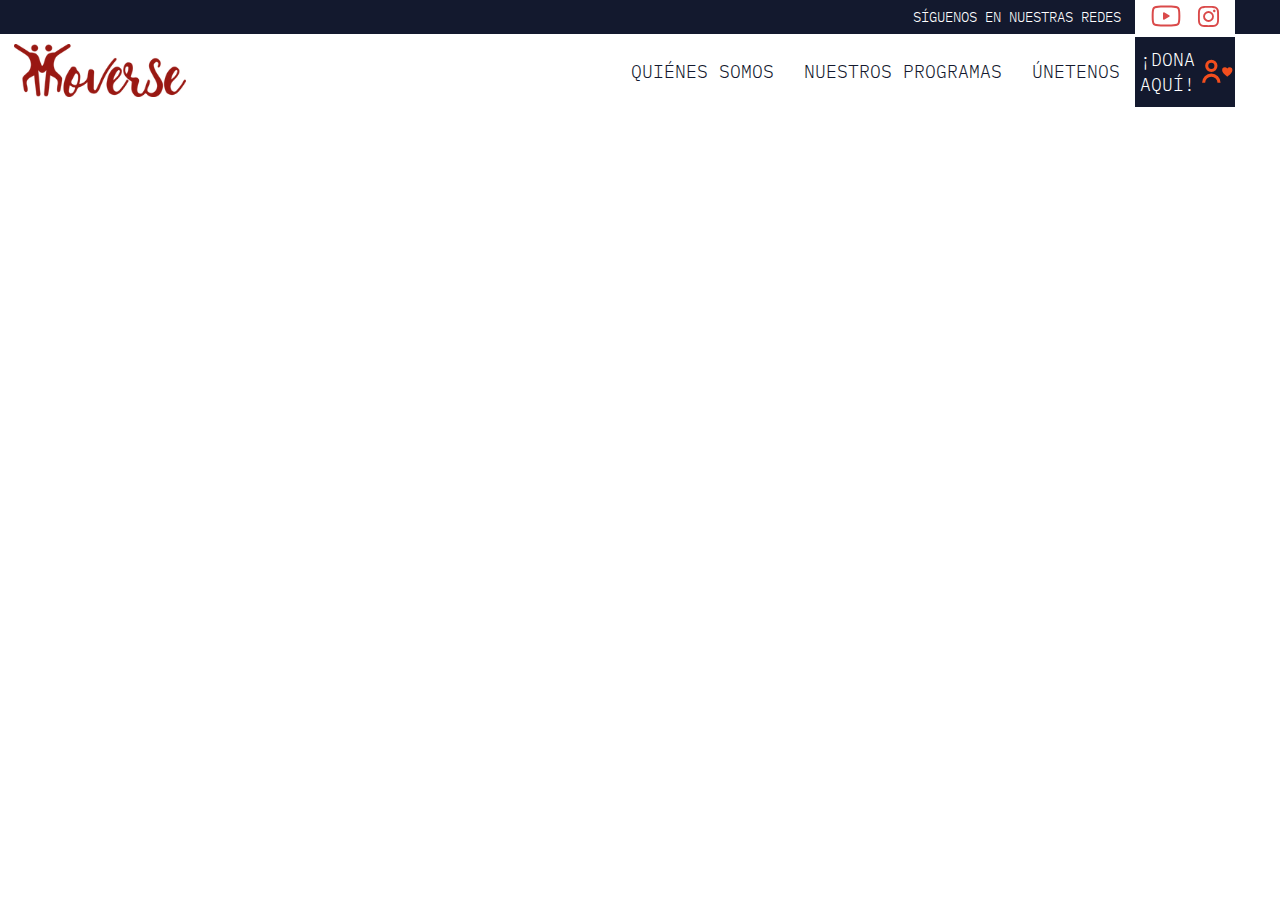
==== index.html @ a36ee4e1 "responsive header" ====
<!DOCTYPE html>
<html lang="en">
<head>
    <meta charset="UTF-8">
    <meta http-equiv="X-UA-Compatible" content="IE=edge">
    <meta name="viewport" content="width=device-width, initial-scale=1.0">
    <link rel="shortcut icon" href="/static/images/favicon.ico" type="image/x-icon">
    <link rel="stylesheet" href="./static/css/reset.css">
    <link rel="stylesheet" href="./static/css/index.css">
    <title>Fundación Moverse</title>
</head>
<body>
    <header>
        <div class="header-wrapper">
            <div class="social-media-container">
                <div class="social-media">
                    <p>SÍGUENOS EN NUESTRAS REDES</p>
                    <div class="icons-container">
                        <a href="https://www.youtube.com/channel/UCxIaJnTwijYXkeeZJoB4RHA" target="_blank">
                            <img src="./static/images/youtube.svg" id="youtube-logo" alt="youtube-logo">
                        </a>
                        <a href="https://www.instagram.com/moversefoundation" target="_blank">
                            <img src="./static/images/instagram-fill.svg" id="instagram-logo" alt="instagram-logo">
                        </a>
                    </div>
                </div>
            </div>

            <input type="checkbox" id="btn-menu">
            <label for="btn-menu"><span><img src="./static/images/menu.png" alt="menu" width="30px"></span></label>
            <nav class="menu">
                <figure>
                    <a href="./index.html">
                        <img src="./static/images/logo.png" alt="logo" id="logo">
                    </a>
                </figure>
                <ul class="menu-list">
                    <li><a href="./html/whoweare.html">QUIÉNES SOMOS</a></li>
                    <li><a href="./html/ourprograms.html">NUESTROS PROGRAMAS</a></li>
                    <li><a href="./html/joinus.html">ÚNETENOS</a></li>
                    <li>
                        <a href="./html/donate.html">
                            <div class="donate-here">
                                <p>¡DONA<br>AQUÍ!</p>
                                <img src="./static/images/user-heart.svg" alt="">
                            </div>
                        </a>
                    </li>
                </ul>
            </nav>
        </div>
    </header>

    <!-- <section class="hero-section">
        <div class="u-wrapper hero-wrapper">
            <h1>JUNTOS<br>NOS<br>MOVEMOS</h1>
            <a href="/">más<span style="color: #FF0900; margin-left:6px;">></span></a>
        </div>
    </section>

    <section class="pilares-section">
        <div class="u-wrapper pilares-wrapper">
            <figure>
                <img src="./static/images/logo.png" alt="logo">
                <img src="./static/images/vector.svg" alt="vector">
            </figure>
            <div class="pilares-container">
                <p id="pilares-title">NUESTROS PILARES</p>
                <div class="pilares-content">
                    <div class="pilar-item">
                        <img src="./static/images/worldwide-location.svg" alt="icon" class="pilar-icon">
                        <p class="pilar-subtitle">alianzas sin <br>fronteras</p>
                        <p class="pilar-description">Articular esfuerzos con organizaciones o instituciones de distintos países en beneficio del desarrollo personal y profesional de nuestros jóvenes, a través de las diferentes experiencias y buenas prácticas</p>
                    </div>

                    <div class="pilar-item">
                        <img src="./static/images/volume-up-fill.svg" alt="icon" class="pilar-icon">
                        <p class="pilar-subtitle">jóvenes a <br>bordo</p>
                        <p class="pilar-description">Impulsar a más jóvenes a tomar acción a través del emprendimiento, liderazgo e innovación para el crecimiento de sus comunidades, y su sostenibilidad. </p>
                    </div>

                    <div class="pilar-item">
                        <img src="./static/images/round-smartphone.svg" alt="icon" class="pilar-icon">
                        <p class="pilar-subtitle">tecnología <br>inclusiva</p>
                        <p class="pilar-description">Conectar a comunidades vulnerables a través de herramientas y espacios tecnológicos , que permitan reducir las brechas digitales.</p>
                    </div>

                    <div class="pilar-item">
                        <img src="./static/images/equal-circle-24-filled.svg" alt="icon" class="pilar-icon">
                        <p class="pilar-subtitle">igualdad y <br>progreso social</p>
                        <p class="pilar-description">Promover valores, derribar estereotipos, formar a mujeres jóvenes y potenciar su liderazgo, a través de diferentes herramientas entre ellas la lectura.</p>
                    </div>
                </div>
            </div>
            <p class="pilares-section-description">Somos una organización sin fines de lucro, dedicada a fortalecer, promover, compartir y multiplicar buenas ideas e iniciativas desarrolladas por jóvenes alrededor del mundo, para lograr un impacto social positivo y colaborar con la transformación de la sociedad hacia el bienestar y el desarrollo equitativo.</p>
        </div>
    </section>

    <section class="bepart-section ">
        <div class="u-wrapper bepart-wrapper">
            <div class="bepart-image-container">
                <img src="./static/images/pag1/be-part-img.jpg" alt="be-part img">
            </div>
            <div class="bepart-content">
                <h1>SÉ PARTE DE <br><span style="color: #EB4D4B;">MOVERSE</span></h1>
                <img src="./static/images/isotipo.svg" alt="isotipo">
                <div class="bepart-content-hand-heart">
                    <img src="./static/images/hand-heart.svg" alt="hand-heart-img">
                    <img src="./static/images/gift-card-money-20-filled.svg" alt="gift-card-img">
                </div>
                <a href="/">Leer ></a>
            </div>
        </div>
    </section>

    <section class="wedo-section ">
        <div class="u-wrapper wedo-wrapper">
            <div class="wedo-image-container">
                <img src="./static/images/pag1/wedo-img.jpg" alt="wedo-img">
            </div>
            <div class="wedo-content">
                <h1>LO QUE HACEMOS</h1>
                <img src="./static/images/isotipo.svg" alt="isotipo">

                <ul>
                    <li>
                        <div class="wedo-content-items">
                            <img src="./static/images/glowing-star.svg" alt="hand-heart-img">
                            <p>ACTION BEYOND BORDERS</p>
                        </div>
                    </li>
                    <li>
                        <div class="wedo-content-items">
                            <img src="./static/images/voiceprint-line.svg" alt="hand-heart-img">
                            <p>SIN LÍMITES</p>
                        </div>
                    </li>
                    <li>
                        <div class="wedo-content-items">
                            <img src="./static/images/fatherchristmas.svg" alt="hand-heart-img">
                            <p>UNA NAVIDAD JUNTO A TI</p>
                        </div>
                    </li>
                </ul>
                <a href="/">Leer ></a>
            </div>
        </div>
    </section>

    <footer>
        <div class="u-wrapper footer-wrapper">
            <figure>
                <img src="./static/images/logo.png" alt="logo">
            </figure>
        </div>
    </footer> -->
</body>
</html>
---- static/css/index.css ----
@import url('https://fonts.googleapis.com/css2?family=IBM+Plex+Mono:wght@500&display=swap');

* {
    -webkit-font-smoothing: antialiased;
}
img {
    width: unset;
}
body {
    background-color: white;
    font-family: 'IBM Plex Mono', monospace;
}

.u-wrapper {
    max-width: 1440px;
    box-sizing: border-box;
    margin: 0 auto!important;
    padding: 0 1em;
    position: relative;
}

section {
    margin: auto;
}





/* HEADER */

.header-wrapper {
    max-width: 100%;
    display: flex;
    flex-direction: column;
    align-items: center;
}




.social-media-container {
    background-color: #13192E;
    display: flex;
    flex-direction: column;
    align-items: center;
}

.social-media {
    max-width: 1440px;
    display: grid;
    grid-template-columns: auto 100px 45px;
    align-items: center;
    background-color: #13192E;
    color: white;
}
.social-media p {
    font-size: 14px;
    text-align: right;
    margin-right: 14px;
}
.icons-container {
    background-color: white;
    display: flex;
    align-items: center;
    justify-content: space-evenly;
}

.social-media img {
    width: auto;
}
#youtube-logo {
    height: 32px;
}
#instagram-logo {
    height: 23px;
}



#btn-menu {
    display: none;
}
header label {
    display: none;
    position: absolute;
    top: 56px;
    right: 12px;
    cursor: pointer;
}
header label img {
    width: 30px;
}


nav {
    max-width: 1440px;
    display: grid;
    grid-template-columns: 200px 1fr 45px;
}
nav figure {
    display: flex;
    align-items: center;
    justify-content: center;
    margin: 10px 0
}

#logo {
    height: 53px;
    width: auto;
}

nav ul {
    display: flex;
    justify-content: flex-end;
    align-items: center;
}
nav ul li:last-child {
    width: 100px;
    background-color: #13192E;
    padding: 10px 0;
}
nav ul li {
    padding: 10px 15px;
}

nav ul li a {
    color: #13192E;
    font-size: 18px;
}

.donate-here {
    display: grid;
    grid-template-columns: 64% 36%;
    color: white;
    text-align: center;
    align-items: center;
}
.donate-here p {
    line-height: 25px;
}
.donate-here img {
    width: 37px;
}
/* HEADER END*/





/* HERO */
.hero-section {
    padding: 0;
}
.hero-wrapper {
    background: linear-gradient(0deg, rgba(0, 0, 0, 0.46), rgba(0, 0, 0, 0.46)), url("../images/pag1/main-hero-img.webp");
    background-position: center;
    background-repeat: no-repeat;
    background-size: cover;
    height: 100vh;

    display: flex;
    /* align-items: center;
    justify-content: center; */

}
.hero-wrapper h1 {
    color: white;
    font-weight: 700;
    font-size: 90px;
    text-align: left;
    position: absolute;
    top: 200px;
    left: 33px;
    line-height: 99px;
}
.hero-wrapper a {
    color: black;
    text-transform: uppercase;
    padding: 10px 16px;
    border-radius: 39px;
    background: white;
    position: absolute;
    top: 500px;
    left: 33px;
}

/* HERO END */







/* PILARES */
.pilares-section {
    padding: 0;
    margin-bottom: 4rem;
}
.pilares-wrapper {
    display: grid;
    align-items: center;
    padding: 0 90px;
}
.pilares-wrapper figure {
    margin-top: 210px;
    margin-bottom: 7rem;
    display: flex;
    flex-direction: column;
    align-items: center;
}
.pilares-wrapper figure img:last-child {
    width: 13px;
    margin-top: 25px;
}
.pilares-container {
    background-color: #0E1820;
    display: grid;
    place-content: center;
    padding-bottom: 3rem;
    box-shadow: 8px 9px 11px 6px rgb(0 0 0 / 25%);
}
#pilares-title {
    margin: 30px auto;
    font-style: normal;
    font-weight: 700;
    font-size: 50px;
    line-height: 65px;
    text-align: center;
    text-transform: uppercase;
    color: #EB4D4B;
}

.pilares-content {
    display: grid;
    grid-gap: 22px;
    grid-template-columns: repeat(auto-fill,280px);
    /* grid-template-rows: repeat(auto-fill,276px); */
    max-width: 1189px;
    align-items: center;
}
.pilares-content img {
    width: 46px;
}
.pilar-item {
    display: grid;
    place-items: center;
    color: white;
}
.pilar-item:nth-child(2) img {
    transform: rotate(-45deg);
}

.pilar-subtitle {
    font-size: 18px;
    font-weight: 700;
    line-height: 23px;
    letter-spacing: 0.14em;
    text-align: center;
    text-transform: uppercase;
    margin: 2rem auto;
}
.pilar-description {
    font-style: normal;
    font-weight: 500;
    font-size: 16px;
    line-height: 21px;
    text-align: justify;
    text-transform: uppercase;
    color: #FFFFFF;
}

.pilares-section-description {
    position: absolute;
    left: 298px;
    top: -146px;
    
    display: flex;
    align-items: center;
    background: #FFFDFD;
    box-shadow: 8px 9px 11px 6px rgba(0, 0, 0, 0.25);
    font-size: 24px;
    max-width: 904px;
    height: 260px;
    font-weight: 500;
    color: #13192E;
    /* max-height: 263px; */
    line-height: 31px;
    text-align: justify;
    padding: 15px;
    text-transform: uppercase;
    letter-spacing: 0.14em;
}

/* PILARES END */













/* BEPART */
.bepart-section {
    margin-bottom: 4rem;
}
.bepart-wrapper {
    display: grid;
    gap: 10px;
    padding: 0 88px;
    grid-template-columns: repeat(auto-fill, 611px);
    /* grid-template-rows: repeat(auto-fill, 315px); */
}

.bepart-image-container {
    width: 100%;
}
.bepart-image-container img {
    max-width: 592px;
    height: auto;
    object-fit: cover;
    box-shadow: 8px 9px 11px 6px rgba(0, 0, 0, 0.25);
}

.bepart-content {
    box-shadow: 8px 9px 11px 6px rgba(0, 0, 0, 0.25);
    background: rgba(236, 240, 241, 0.89);
    display: flex;
    flex-direction: column;
    justify-content: space-evenly;
    align-items: center;
    padding: 20px 0;
}
.bepart-content h1 {
    font-style: normal;
    font-weight: 700;
    font-size: 50px;
    line-height: 65px;
    text-align: center;
    text-transform: uppercase;
}

.bepart-content img {
    display: block;
    width: 90px;
    height: auto;
}


.bepart-content-hand-heart {
    display: flex;
    justify-content: space-around;
}

.bepart-content-hand-heart img {
    width: 93px;
}
.bepart-content-hand-heart img:first-child {
    background: #F6E58D;
    border-radius: 50%;
    padding: 25px;
}
.bepart-content-hand-heart img:nth-child(2) {
    background: #C7ECEE;
    border-radius: 50%;
    padding: 25px;
}

.bepart-content a {
    display: block;
    text-align: center;
    background: #DD6C6C;
    border-radius: 25px;
    padding: 10px 0px;
    width: 90px;
    text-transform: uppercase;
    color: white;
}
/* BEPART END */













/* WEDO */
.wedo-section {
    margin-bottom: 4rem;
}
.wedo-wrapper {
    display: grid;
    gap: 10px;
    padding: 0 88px;
    grid-template-columns: repeat(auto-fill, 611px);
    /* grid-template-rows: repeat(auto-fill, 315px); */
}

.wedo-image-container {
    width: 100%;
}
.wedo-image-container img {
    max-width: 592px;
    height: auto;
    object-fit: cover;
    box-shadow: 8px 9px 11px 6px rgba(0, 0, 0, 0.25);
}

.wedo-content {
    box-shadow: 8px 9px 11px 6px rgba(0, 0, 0, 0.25);
    background-color: #636E72;
    display: flex;
    flex-direction: column;
    justify-content: space-evenly;
    align-items: center;
    padding: 20px 0;
    color: white;
}
.wedo-content h1 {
    font-style: normal;
    font-weight: 700;
    font-size: 50px;
    line-height: 65px;
    text-align: center;
    text-transform: uppercase;
}

.wedo-content img {
    display: block;
    width: 90px;
    height: auto;
    margin-right: 10px;
}


.wedo-content-items {
    display: flex;
    align-items: center;
}

.wedo-content-items img {
    width: 35px;
}

.wedo-content ul li {
    padding-bottom: 20px;
}

.wedo-content a {
    display: block;
    text-align: center;
    background: #DD6C6C;
    border-radius: 25px;
    padding: 10px 0px;
    width: 90px;
    text-transform: uppercase;
    color: white;
}
/* WEDO END */


















/* FOOTER */
footer {
    background-color: #0E1820;
    min-height: 70px;
}

.footer-wrapper {
    padding: 10px;
    padding-bottom: 0;
}
footer figure {
    margin: 7px;
}
/* FOOTER END */





@media (max-width:860px){
    /* HEADER */
    .social-media {
        grid-template-columns: auto 81px 22px;
    }
    .social-media p {
        font-size: 10px;
    }

    header label {
        display: block;
    }

    .menu ul {
        position: absolute;
        margin: 52px -100%;
        background-color: #a50101;
        width: 100%;
        z-index: 1;
        top: 0px;
        display: flex;
        flex-direction: column;
        text-align: left;
    }

    #btn-menu:checked ~ .menu ul {
        margin: 109px 0;
    }

    nav ul li {
        width: 100%;
        text-align: center;
    }
    nav ul li:hover {
        background-color: #b05a5a;
    }
    nav ul li a {
        font-size: 14px;
        color: #fff;
    }

    .donate-here {
        display: flex;
        justify-content: center;
    }
    .donate-here p {
        line-height: 16px;
        margin-right: 8px;
    }
    nav ul li:last-child {
        width: 100%;
        background-color: #13192E;
        padding: 6px 0;
    }
    /* HEADER END */







    /* HERO */
    /* HERO END */







    /* PILARES */
    /* PILARES END */







    /* BEPART */
    /* BEPART END */







    /* WEDO */
    /* WEDO END */







    /* FOOTER */
    /* FOOTER END */
}
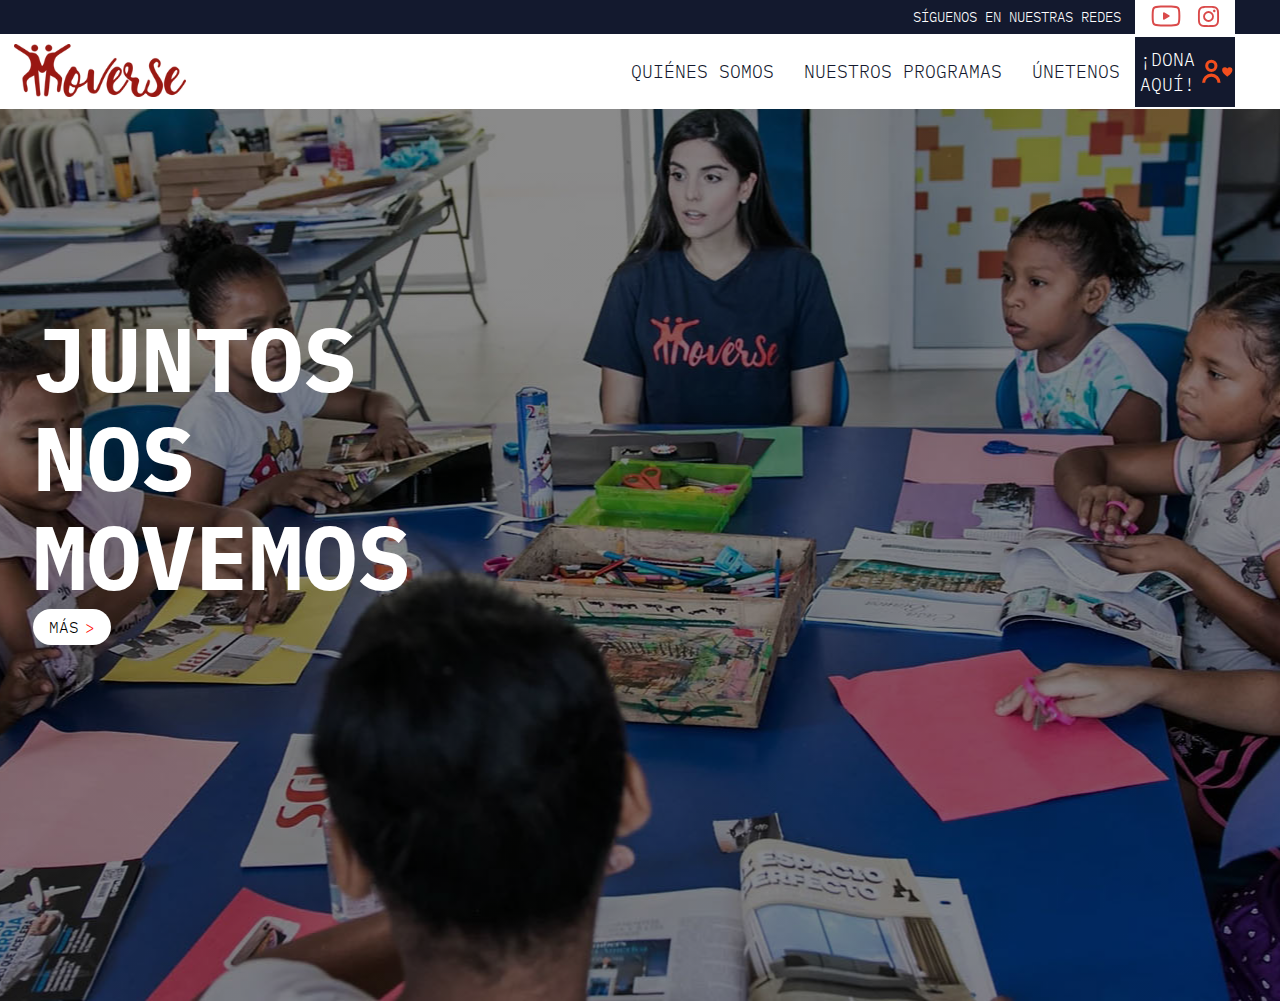
==== commit 4cc7785b: "hero responsive in index" ====
--- a/index.html
+++ b/index.html
@@ -27,7 +27,7 @@
             </div>
 
             <input type="checkbox" id="btn-menu">
-            <label for="btn-menu"><span><img src="./static/images/menu.png" alt="menu" width="30px"></span></label>
+            <label for="btn-menu"><span><img src="./static/images/menu.png" alt="menu"></span></label>
             <nav class="menu">
                 <figure>
                     <a href="./index.html">
@@ -51,14 +51,14 @@
         </div>
     </header>
 
-    <!-- <section class="hero-section">
+    <section class="hero-section">
         <div class="u-wrapper hero-wrapper">
             <h1>JUNTOS<br>NOS<br>MOVEMOS</h1>
             <a href="/">más<span style="color: #FF0900; margin-left:6px;">></span></a>
         </div>
     </section>
 
-    <section class="pilares-section">
+    <!-- <section class="pilares-section">
         <div class="u-wrapper pilares-wrapper">
             <figure>
                 <img src="./static/images/logo.png" alt="logo">
--- a/static/css/index.css
+++ b/static/css/index.css
@@ -153,11 +153,12 @@
     padding: 0;
 }
 .hero-wrapper {
-    background: linear-gradient(0deg, rgba(0, 0, 0, 0.46), rgba(0, 0, 0, 0.46)), url("../images/pag1/main-hero-img.webp");
+    background: linear-gradient(0deg, rgba(0, 0, 0, 0.46), rgba(0, 0, 0, 0.46)), url("../images/pag1/main-hero-img.jpg");
     background-position: center;
     background-repeat: no-repeat;
     background-size: cover;
     height: 100vh;
+    max-height: 892px;
 
     display: flex;
     /* align-items: center;
@@ -570,6 +571,30 @@
 
 
     /* HERO */
+    .hero-wrapper {
+        display: grid;
+        align-content: flex-start;
+        height: 390px;
+        padding-top: 4rem;
+    }
+    .hero-wrapper h1 {
+        position: relative;
+        font-size: 50px;
+        line-height: 60px;
+        text-align: center;
+        left: unset;
+        top: unset;
+    }
+    .hero-wrapper a {
+        position: relative;
+        display: block;
+        margin: auto;
+        left: unset;
+        top: unset;
+        text-align: center;
+        padding: 10px;
+        width: 120px;
+    }
     /* HERO END */
 
 
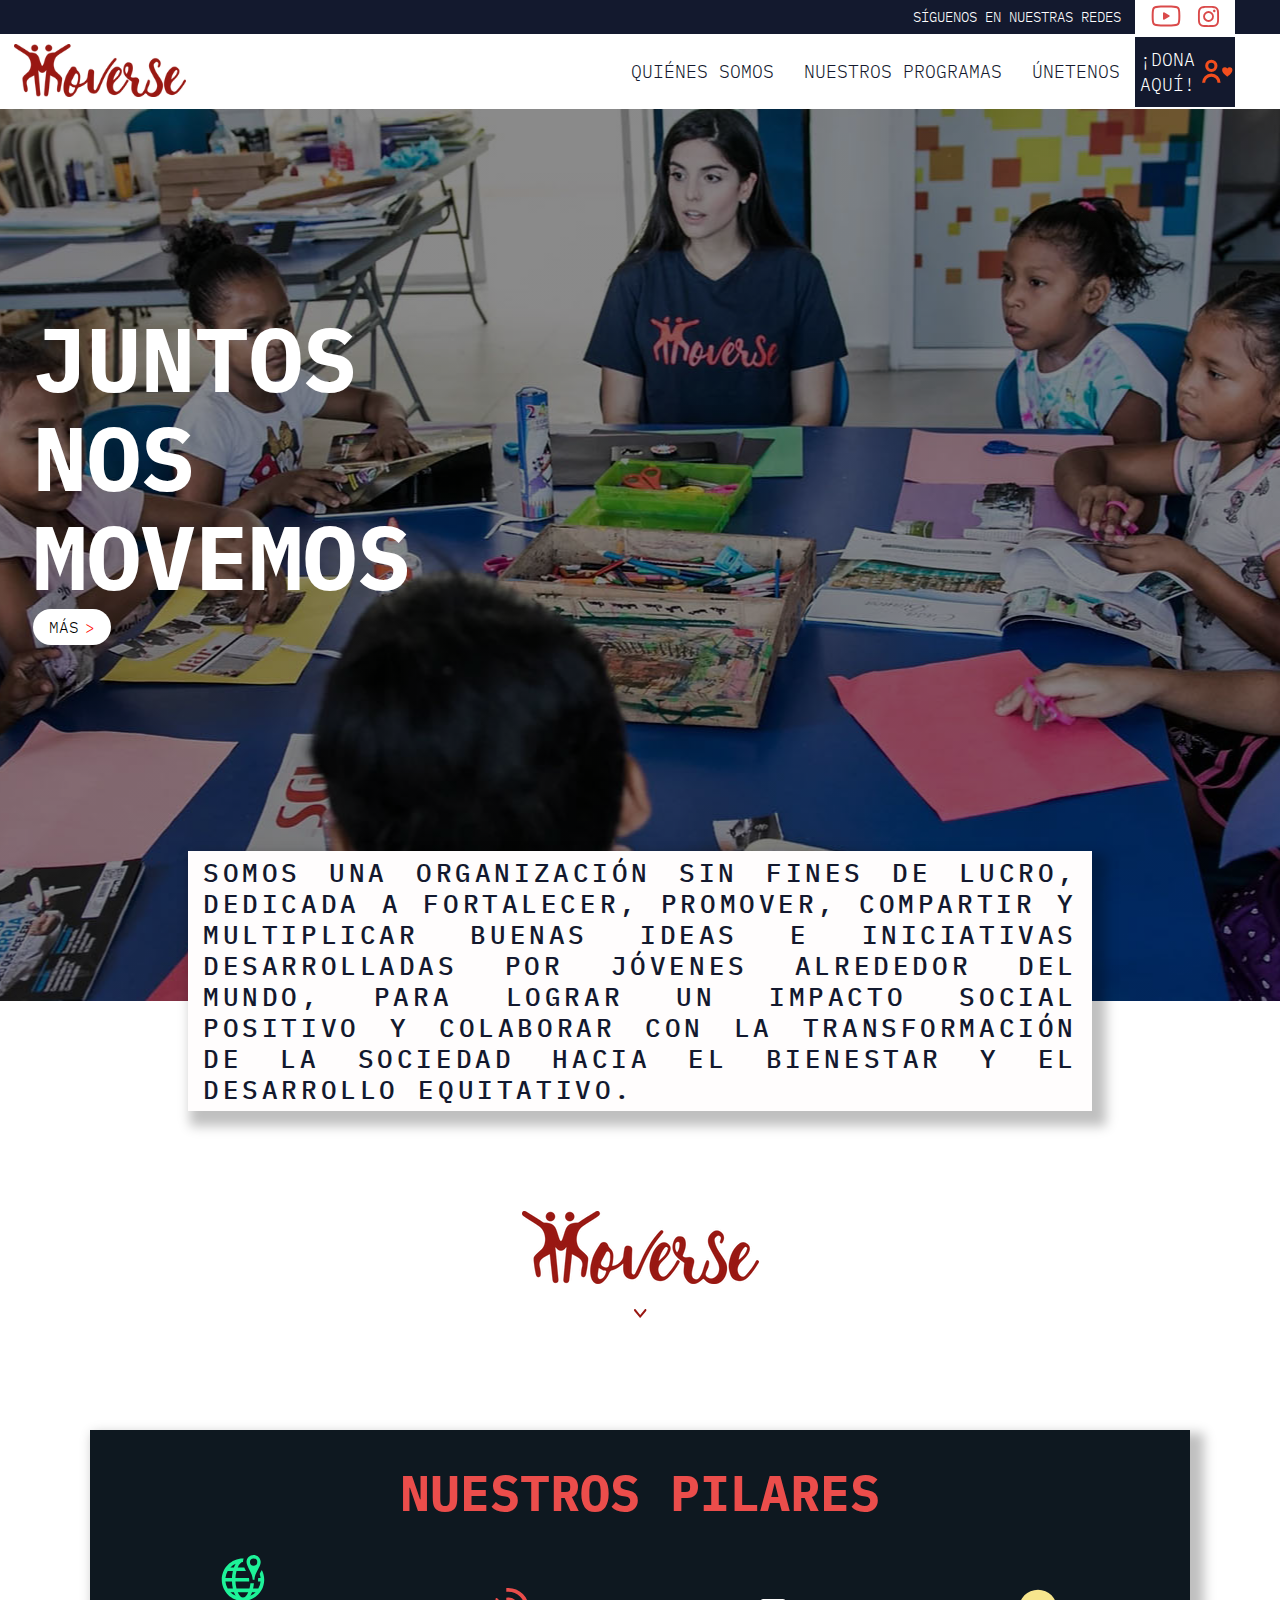
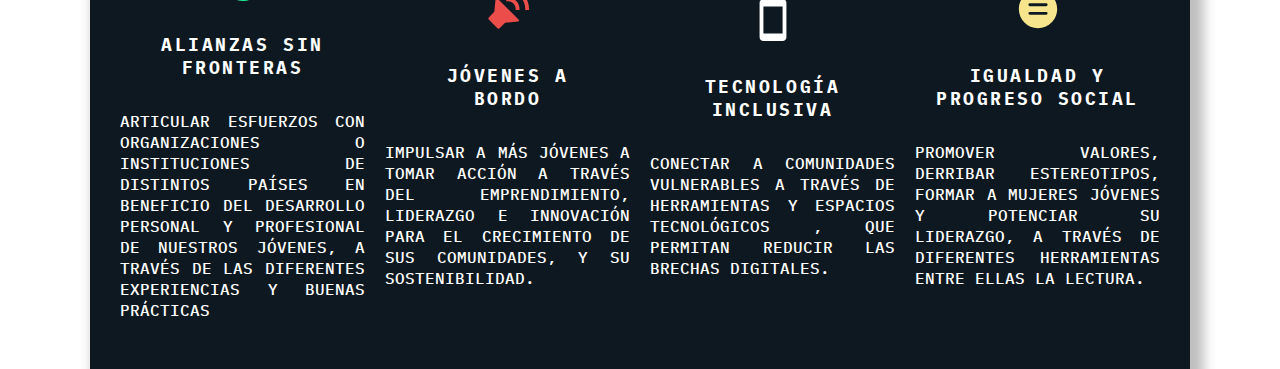
==== commit 13bbf2e2: "pilares responsive in index" ====
--- a/index.html
+++ b/index.html
@@ -58,7 +58,7 @@
         </div>
     </section>
 
-    <!-- <section class="pilares-section">
+    <section class="pilares-section">
         <div class="u-wrapper pilares-wrapper">
             <figure>
                 <img src="./static/images/logo.png" alt="logo">
@@ -96,7 +96,7 @@
         </div>
     </section>
 
-    <section class="bepart-section ">
+    <!-- <section class="bepart-section ">
         <div class="u-wrapper bepart-wrapper">
             <div class="bepart-image-container">
                 <img src="./static/images/pag1/be-part-img.jpg" alt="be-part img">
--- a/static/css/index.css
+++ b/static/css/index.css
@@ -234,12 +234,14 @@
 }
 
 .pilares-content {
-    display: grid;
-    grid-gap: 22px;
-    grid-template-columns: repeat(auto-fill,280px);
-    /* grid-template-rows: repeat(auto-fill,276px); */
+    display: flex;
+    flex-direction: row;
+    /* display: grid; */
+    grid-gap: 20px;
+    /* grid-template-columns: repeat(auto-fill,280px); */
     max-width: 1189px;
     align-items: center;
+    padding: 0 30px;
 }
 .pilares-content img {
     width: 46px;
@@ -274,14 +276,16 @@
 
 .pilares-section-description {
     position: absolute;
-    left: 298px;
-    top: -146px;
+    top: -150px;
+    left: 0;
+    right: 0;
+    margin: 0 auto;
     
     display: flex;
     align-items: center;
     background: #FFFDFD;
     box-shadow: 8px 9px 11px 6px rgba(0, 0, 0, 0.25);
-    font-size: 24px;
+    font-size: 1.6em;
     max-width: 904px;
     height: 260px;
     font-weight: 500;
@@ -406,8 +410,7 @@
     display: grid;
     gap: 10px;
     padding: 0 88px;
-    grid-template-columns: repeat(auto-fill, 611px);
-    /* grid-template-rows: repeat(auto-fill, 315px); */
+    /* grid-template-columns: repeat(auto-fill, 611px); */
 }
 
 .wedo-image-container {
@@ -603,7 +606,46 @@
 
 
 
+
+
     /* PILARES */
+    .pilares-wrapper {
+        display: grid;
+        padding: 0 20px;
+    }
+
+    #pilares-title {
+        font-size: 30px;
+    }
+
+    .pilares-content {
+        display: block;
+    }
+
+    .pilar-item {
+        margin-bottom: 4rem;
+    }
+
+    .pilar-subtitle {
+        margin: 1rem auto;
+    }
+    .pilar-description {
+        font-size: 14px;
+        line-height: 16px;
+    }
+
+    .pilares-wrapper figure {
+        margin: 265px 0 30px 0;
+    }
+
+    .pilares-section-description {
+        top: -80px;
+        font-size: 16px;
+        line-height: 20px;
+        height: auto;
+    }
+
+    
     /* PILARES END */
 
 
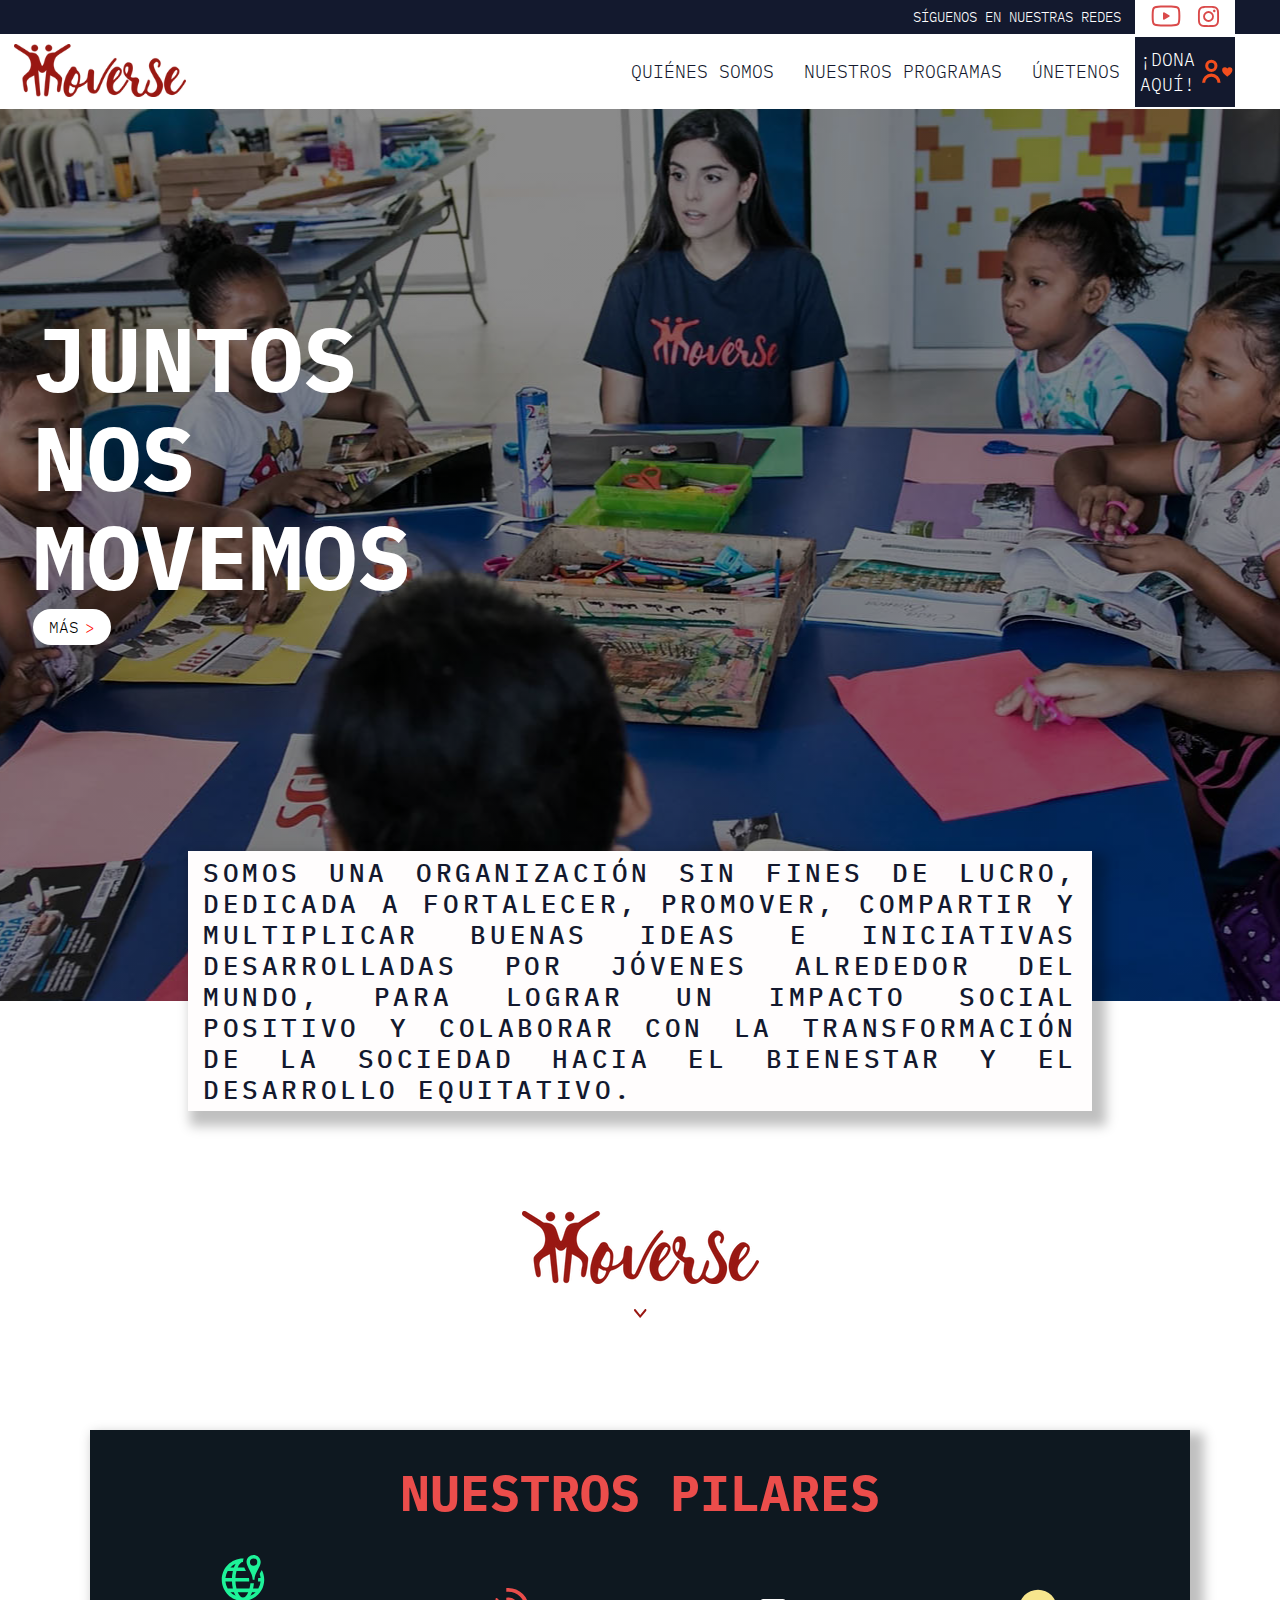
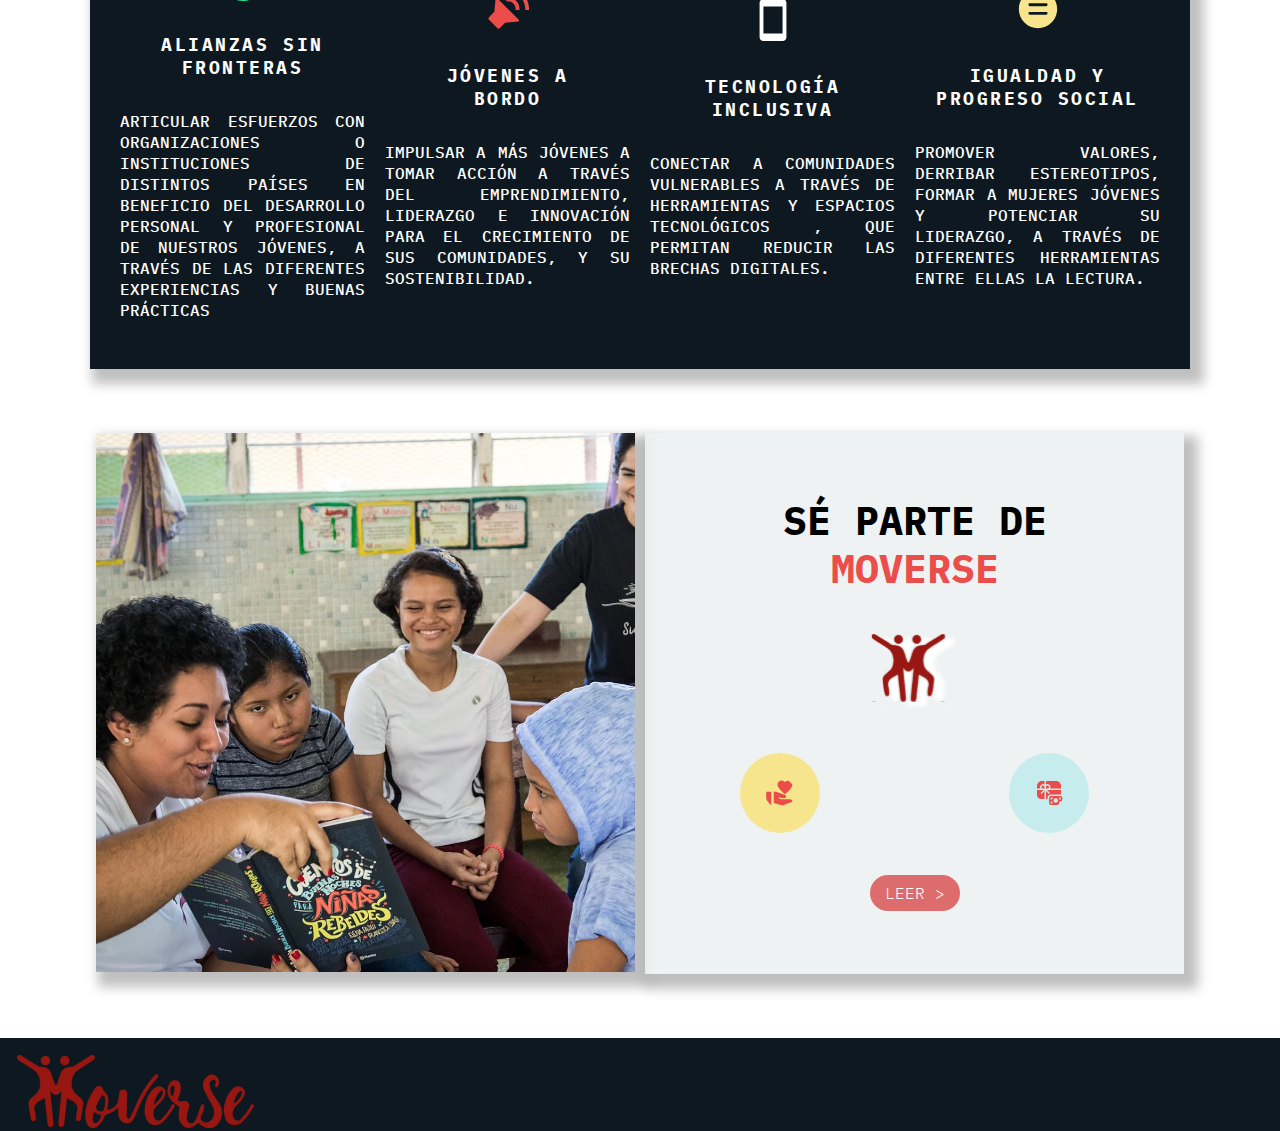
==== commit 781fccc5: "bepart section responsivein index" ====
--- a/index.html
+++ b/index.html
@@ -96,11 +96,12 @@
         </div>
     </section>
 
-    <!-- <section class="bepart-section ">
+    <section class="bepart-section ">
         <div class="u-wrapper bepart-wrapper">
             <div class="bepart-image-container">
                 <img src="./static/images/pag1/be-part-img.jpg" alt="be-part img">
             </div>
+
             <div class="bepart-content">
                 <h1>SÉ PARTE DE <br><span style="color: #EB4D4B;">MOVERSE</span></h1>
                 <img src="./static/images/isotipo.svg" alt="isotipo">
@@ -113,7 +114,7 @@
         </div>
     </section>
 
-    <section class="wedo-section ">
+    <!-- <section class="wedo-section ">
         <div class="u-wrapper wedo-wrapper">
             <div class="wedo-image-container">
                 <img src="./static/images/pag1/wedo-img.jpg" alt="wedo-img">
@@ -145,7 +146,7 @@
                 <a href="/">Leer ></a>
             </div>
         </div>
-    </section>
+    </section> -->
 
     <footer>
         <div class="u-wrapper footer-wrapper">
@@ -153,6 +154,6 @@
                 <img src="./static/images/logo.png" alt="logo">
             </figure>
         </div>
-    </footer> -->
+    </footer>
 </body>
 </html>--- a/static/css/index.css
+++ b/static/css/index.css
@@ -317,18 +317,19 @@
     margin-bottom: 4rem;
 }
 .bepart-wrapper {
-    display: grid;
+    /* display: grid; */
+    display: flex;
     gap: 10px;
     padding: 0 88px;
-    grid-template-columns: repeat(auto-fill, 611px);
-    /* grid-template-rows: repeat(auto-fill, 315px); */
+    /* grid-template-columns: repeat(auto-fill, 611px); */
 }
 
 .bepart-image-container {
     width: 100%;
 }
 .bepart-image-container img {
-    max-width: 592px;
+    /* max-width: 592px; */
+    width: 100%;
     height: auto;
     object-fit: cover;
     box-shadow: 8px 9px 11px 6px rgba(0, 0, 0, 0.25);
@@ -346,8 +347,8 @@
 .bepart-content h1 {
     font-style: normal;
     font-weight: 700;
-    font-size: 50px;
-    line-height: 65px;
+    font-size: 40px;
+    line-height: 48px;
     text-align: center;
     text-transform: uppercase;
 }
@@ -365,7 +366,7 @@
 }
 
 .bepart-content-hand-heart img {
-    width: 93px;
+    width: 80px;
 }
 .bepart-content-hand-heart img:first-child {
     background: #F6E58D;
@@ -655,6 +656,14 @@
 
 
     /* BEPART */
+    .bepart-content {
+        margin-top: 3rem;
+    }
+    .bepart-content h1 {
+        font-size: 30px;
+        line-height: 32px;
+        margin-bottom: 20px;
+    }
     /* BEPART END */
 
 
@@ -664,6 +673,14 @@
 
 
     /* WEDO */
+    .bepart-wrapper {
+        display: block;
+        padding: 0 20px;
+        padding-bottom: 3rem;
+    }
+    .bepart-image-container img {
+        width: 100%;
+    }
     /* WEDO END */
 
 
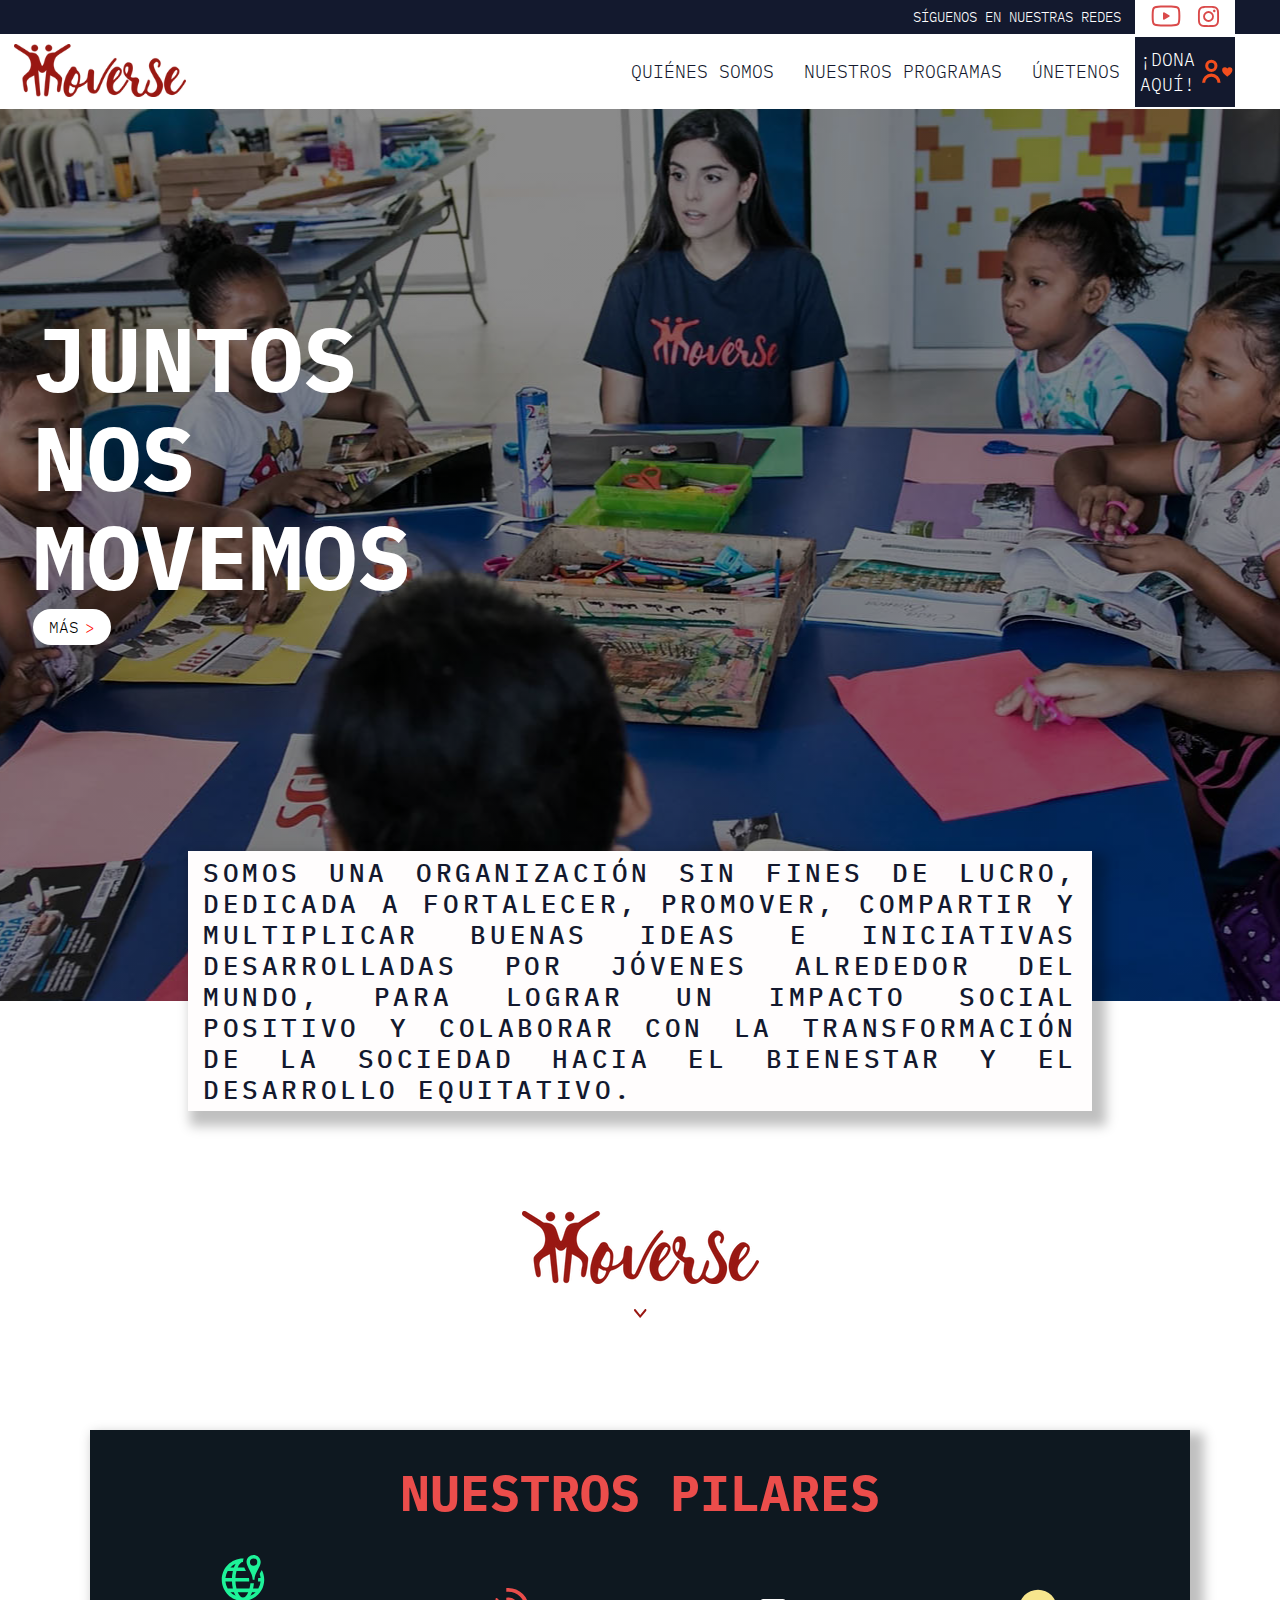
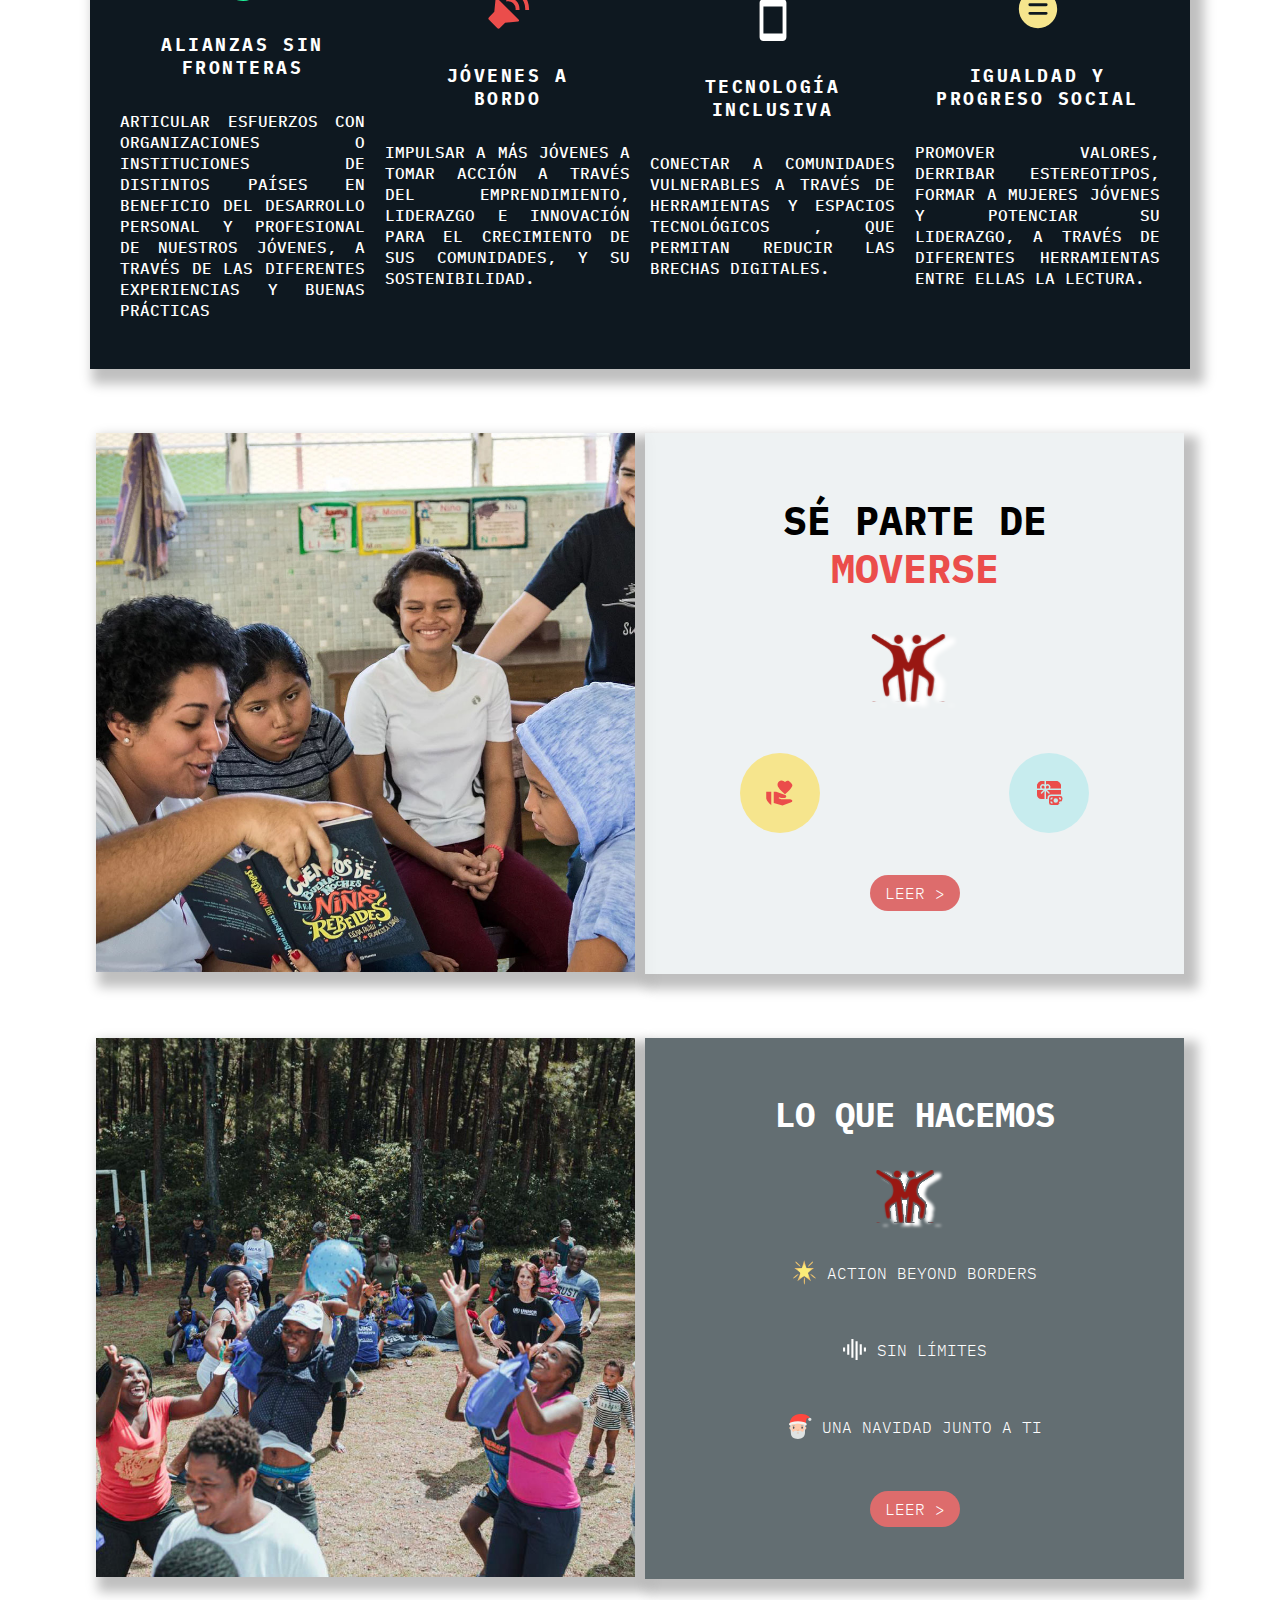
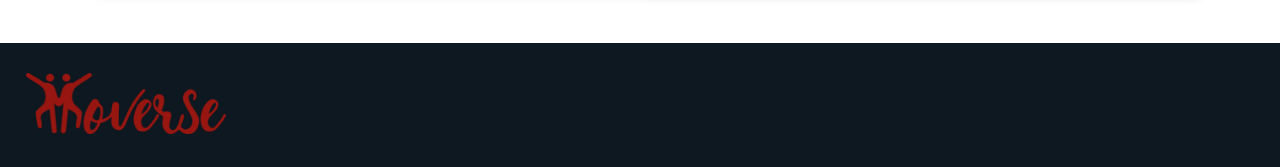
==== commit b85426b4: "index done" ====
--- a/index.html
+++ b/index.html
@@ -114,39 +114,34 @@
         </div>
     </section>
 
-    <!-- <section class="wedo-section ">
-        <div class="u-wrapper wedo-wrapper">
-            <div class="wedo-image-container">
-                <img src="./static/images/pag1/wedo-img.jpg" alt="wedo-img">
+    <section class="bepart-section wedo-section">
+        <div class="u-wrapper bepart-wrapper">
+            <div class="bepart-image-container">
+                <img src="./static/images/pag1/wedo-img.jpg" alt="be-part img">
             </div>
-            <div class="wedo-content">
+
+            <div class="bepart-content wedo-content">
                 <h1>LO QUE HACEMOS</h1>
                 <img src="./static/images/isotipo.svg" alt="isotipo">
+                <div class="wedo-content-img-items">
+                    <img src="./static/images/glowing-star.svg" alt="hand-heart-img">
+                    <p>action beyond borders</p>
+                </div>
 
-                <ul>
-                    <li>
-                        <div class="wedo-content-items">
-                            <img src="./static/images/glowing-star.svg" alt="hand-heart-img">
-                            <p>ACTION BEYOND BORDERS</p>
-                        </div>
-                    </li>
-                    <li>
-                        <div class="wedo-content-items">
-                            <img src="./static/images/voiceprint-line.svg" alt="hand-heart-img">
-                            <p>SIN LÍMITES</p>
-                        </div>
-                    </li>
-                    <li>
-                        <div class="wedo-content-items">
-                            <img src="./static/images/fatherchristmas.svg" alt="hand-heart-img">
-                            <p>UNA NAVIDAD JUNTO A TI</p>
-                        </div>
-                    </li>
-                </ul>
+                <div class="wedo-content-img-items">
+                    <img src="./static/images/voiceprint-line.svg" alt="hand-heart-img">
+                    <p>sin límites</p>
+                </div>
+
+                <div class="wedo-content-img-items">
+                    <img src="./static/images/fatherchristmas.svg" alt="hand-heart-img">
+                    <p>una navidad junto a ti</p>
+                </div>
+
                 <a href="/">Leer ></a>
             </div>
         </div>
-    </section> -->
+    </section>
 
     <footer>
         <div class="u-wrapper footer-wrapper">
--- a/static/css/index.css
+++ b/static/css/index.css
@@ -437,15 +437,14 @@
 .wedo-content h1 {
     font-style: normal;
     font-weight: 700;
-    font-size: 50px;
-    line-height: 65px;
+    font-size: 34px;
     text-align: center;
     text-transform: uppercase;
 }
 
 .wedo-content img {
     display: block;
-    width: 90px;
+    width: 70px;
     height: auto;
     margin-right: 10px;
 }
@@ -474,6 +473,21 @@
     text-transform: uppercase;
     color: white;
 }
+
+
+.wedo-content-img-items{
+    display: flex;
+    align-items: center;
+    justify-content: center;
+    margin-bottom: 20px;
+}
+.wedo-content-img-items img {
+    width: 25px;
+}
+
+.wedo-content-img-items p {
+    text-transform: uppercase;
+}
 /* WEDO END */
 
 
@@ -499,12 +513,12 @@
     min-height: 70px;
 }
 
-.footer-wrapper {
-    padding: 10px;
-    padding-bottom: 0;
-}
-footer figure {
-    margin: 7px;
+.footer-wrapper figure {
+    margin: auto;
+    padding: 30px 10px;
+}
+.footer-wrapper figure img {
+    width: 200px;
 }
 /* FOOTER END */
 
@@ -681,6 +695,10 @@
     .bepart-image-container img {
         width: 100%;
     }
+
+    .wedo-section {
+        margin-bottom: 0;
+    }
     /* WEDO END */
 
 
@@ -690,5 +708,9 @@
 
 
     /* FOOTER */
+    
+    .footer-wrapper figure img {
+        width: 160px;
+    }
     /* FOOTER END */
 }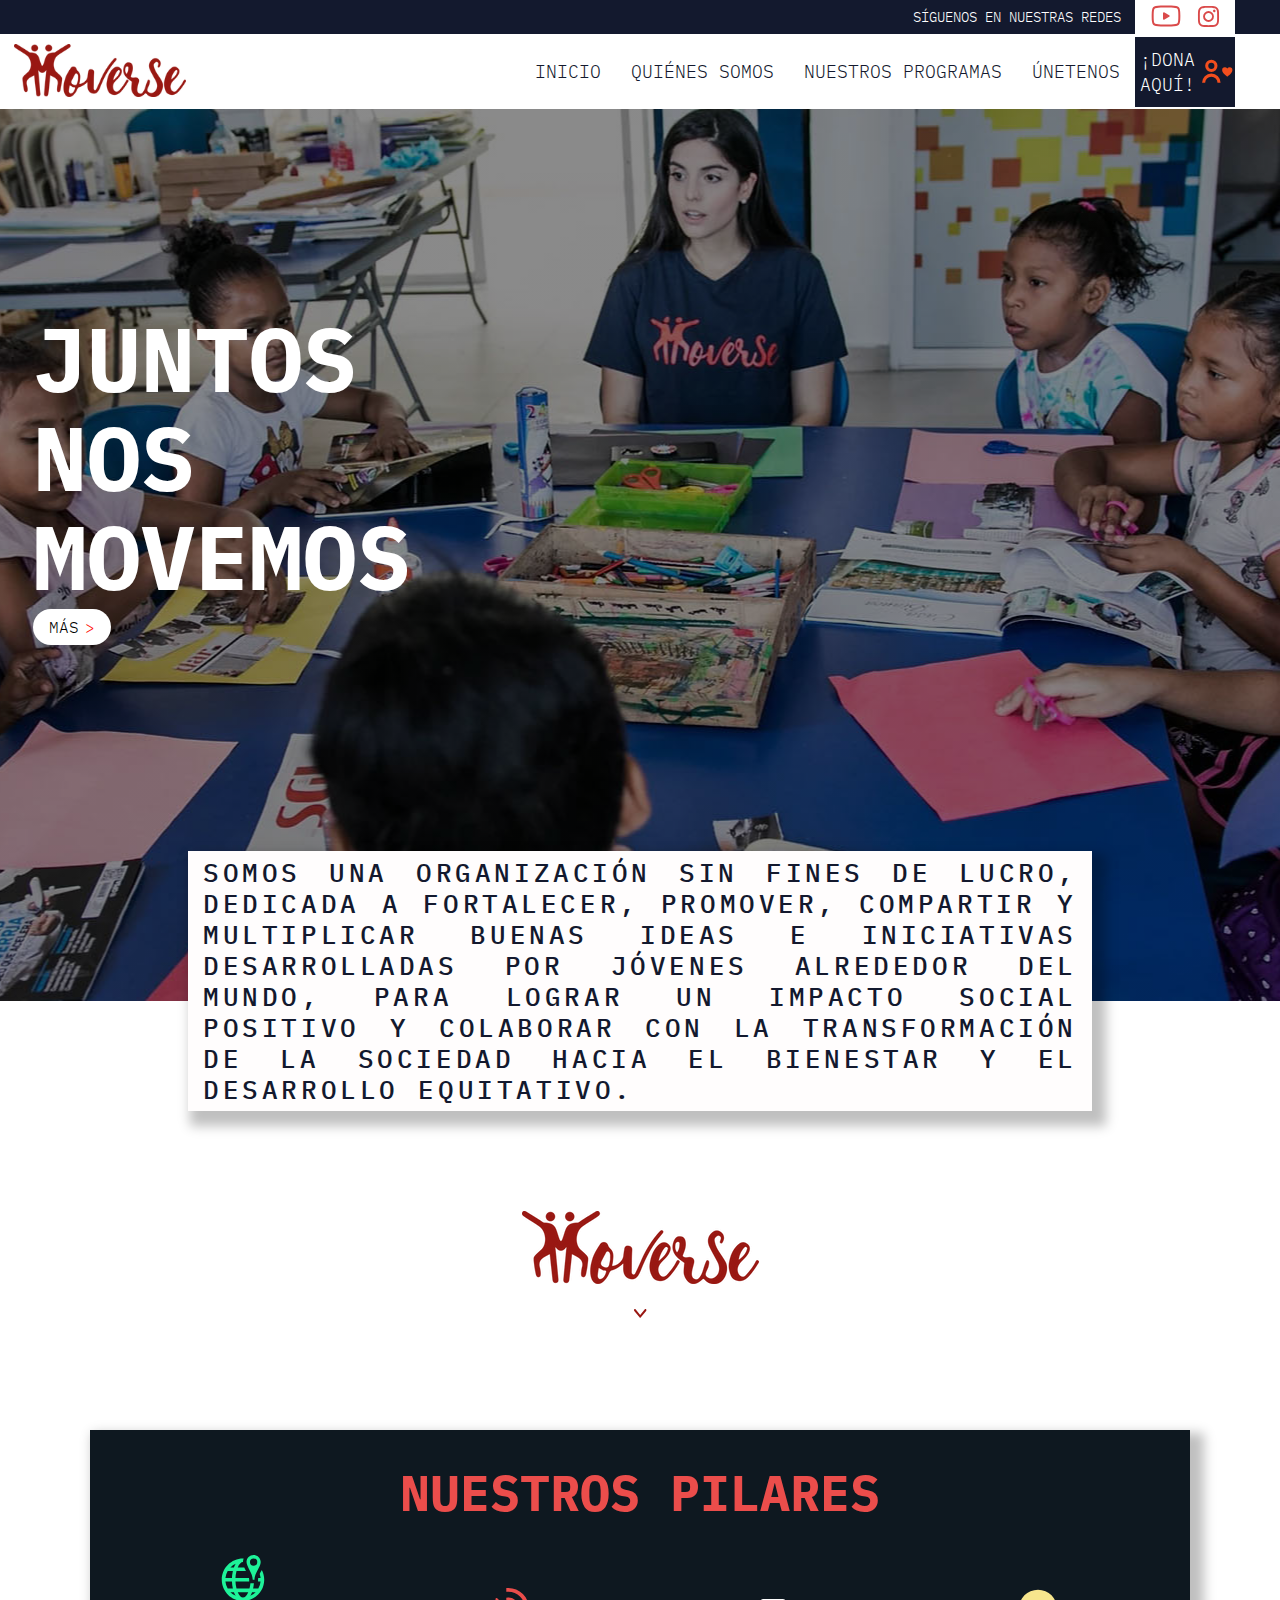
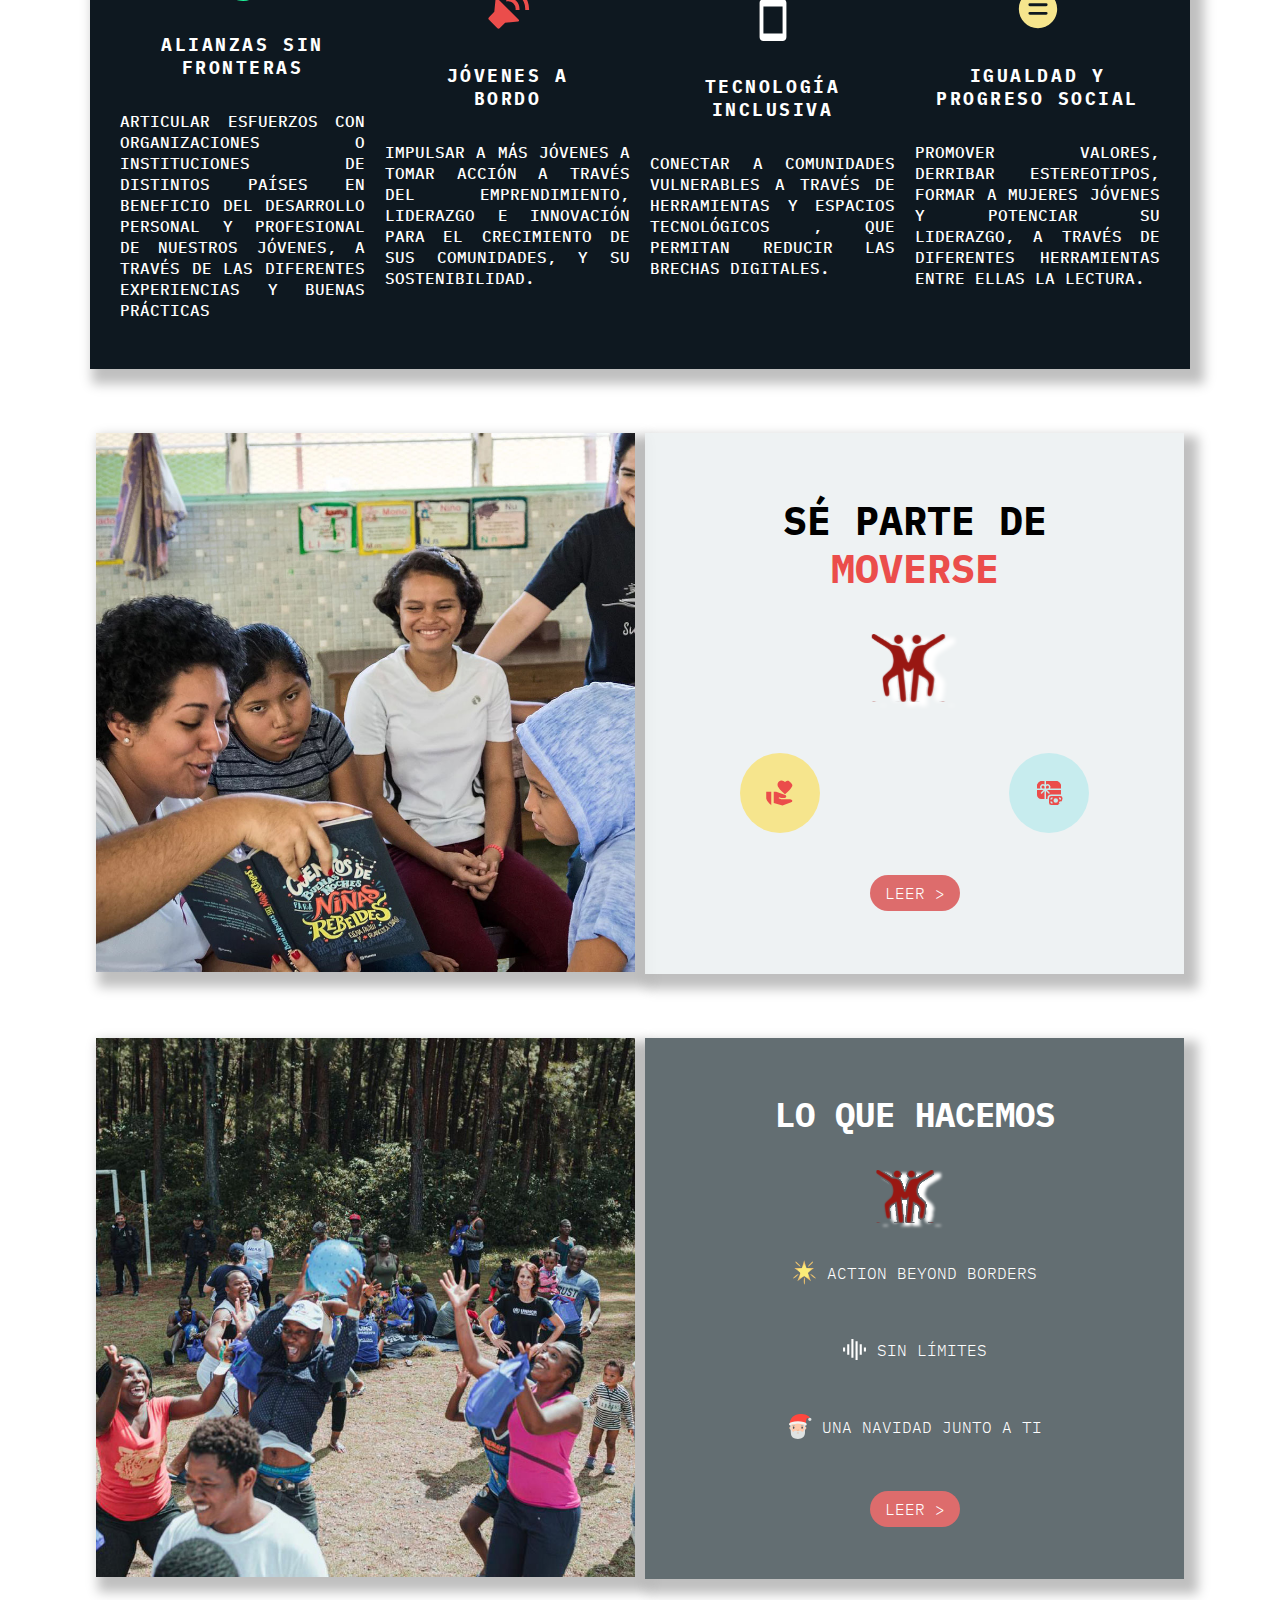
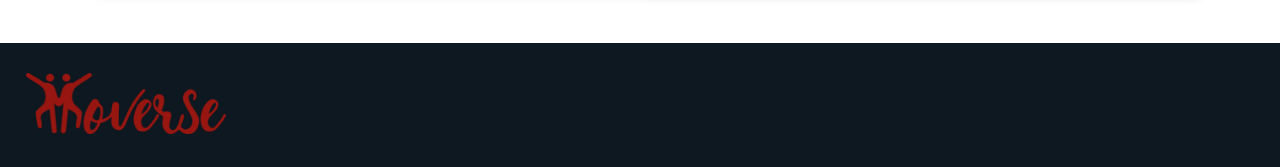
==== commit 82a45b65: "changes" ====
--- a/index.html
+++ b/index.html
@@ -35,6 +35,7 @@
                     </a>
                 </figure>
                 <ul class="menu-list">
+                    <li><a href="./index.html">INICIO</a></li>
                     <li><a href="./html/whoweare.html">QUIÉNES SOMOS</a></li>
                     <li><a href="./html/ourprograms.html">NUESTROS PROGRAMAS</a></li>
                     <li><a href="./html/joinus.html">ÚNETENOS</a></li>
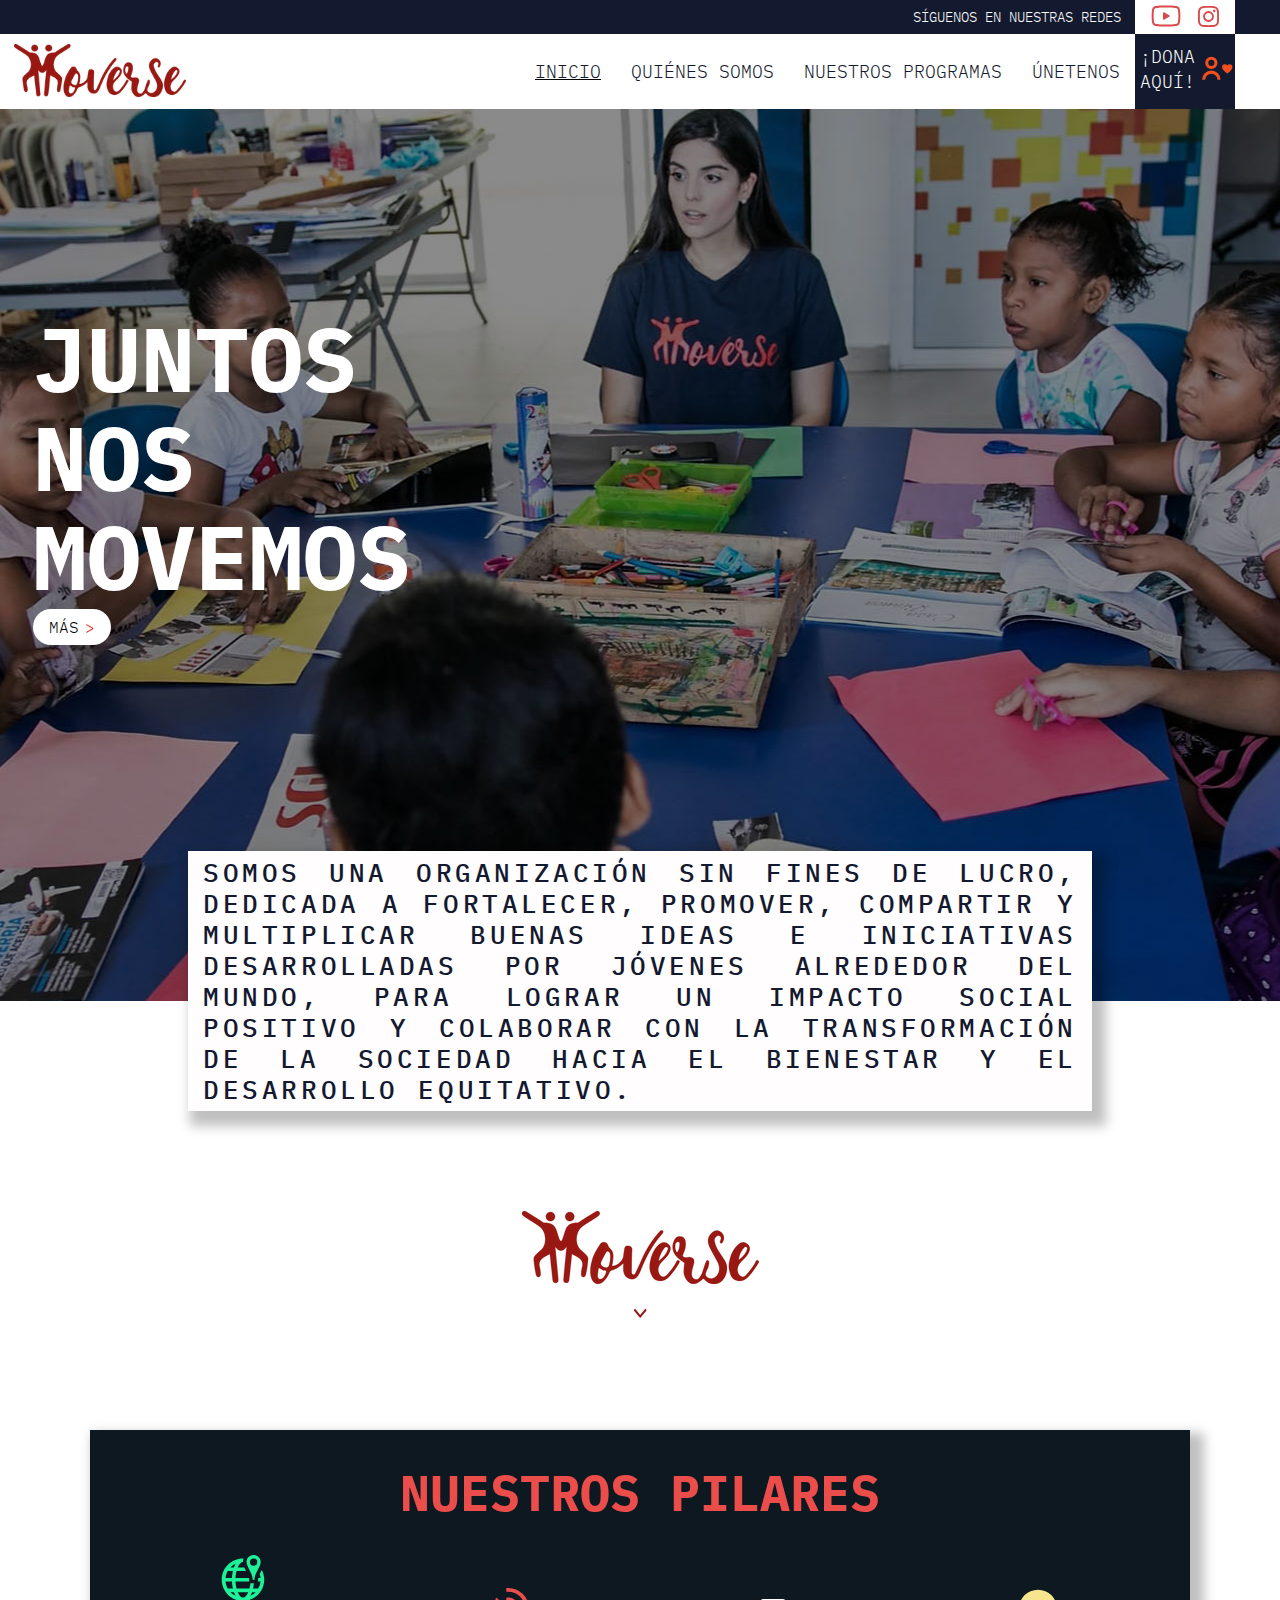
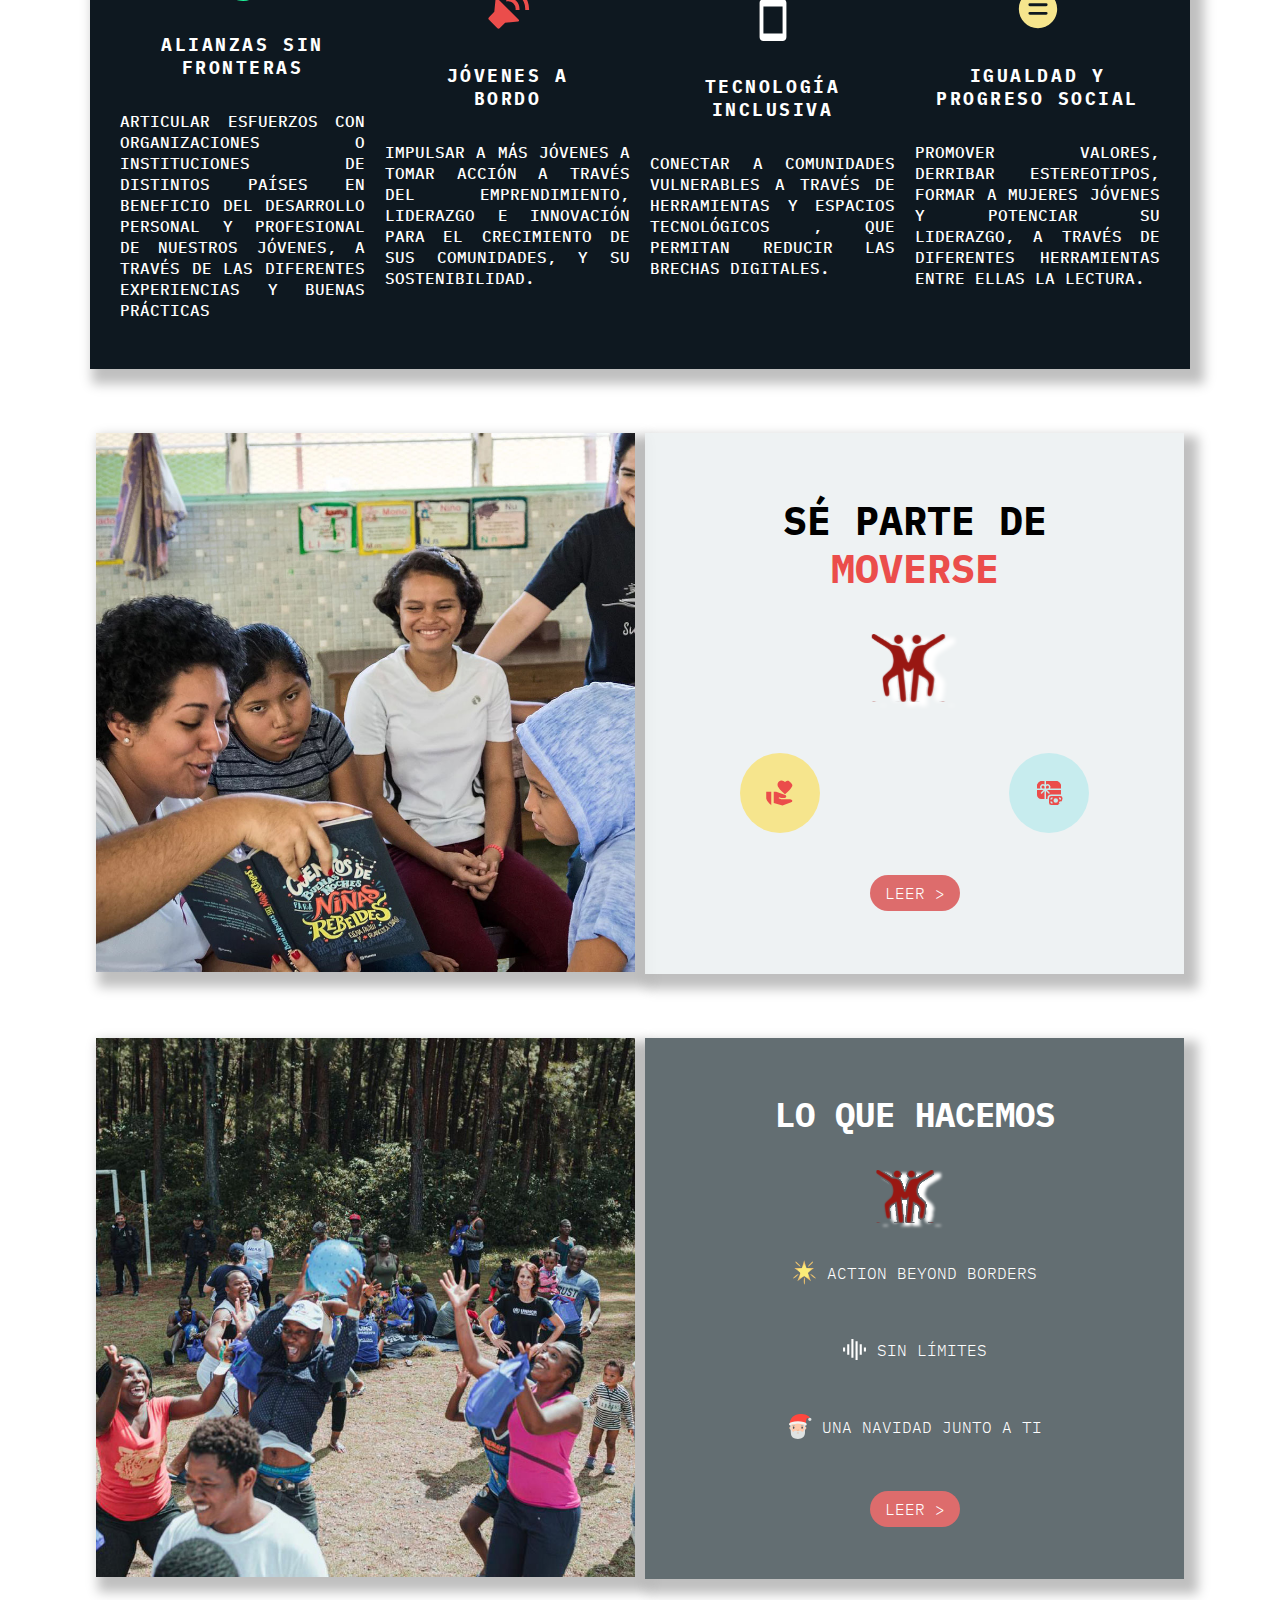
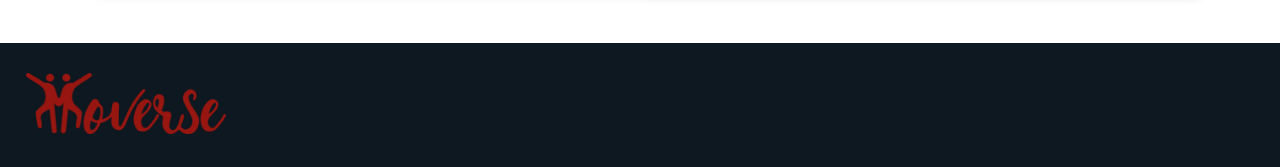
==== commit d6e19327: "--amend" ====
--- a/index.html
+++ b/index.html
@@ -10,6 +10,7 @@
     <title>Fundación Moverse</title>
 </head>
 <body>
+    
     <header>
         <div class="header-wrapper">
             <div class="social-media-container">
--- a/static/css/index.css
+++ b/static/css/index.css
@@ -97,12 +97,13 @@
     max-width: 1440px;
     display: grid;
     grid-template-columns: 200px 1fr 45px;
+    height: 75px;
 }
 nav figure {
     display: flex;
     align-items: center;
     justify-content: center;
-    margin: 10px 0
+    margin: 10px 0;
 }
 
 #logo {
@@ -114,14 +115,22 @@
     display: flex;
     justify-content: flex-end;
     align-items: center;
+}
+nav ul li:first-child {
+    text-decoration: underline;
 }
 nav ul li:last-child {
     width: 100px;
     background-color: #13192E;
     padding: 10px 0;
+    height: 100%;
 }
 nav ul li {
     padding: 10px 15px;
+    text-align: center;
+}
+nav ul li:hover {
+    text-decoration: underline;
 }
 
 nav ul li a {
